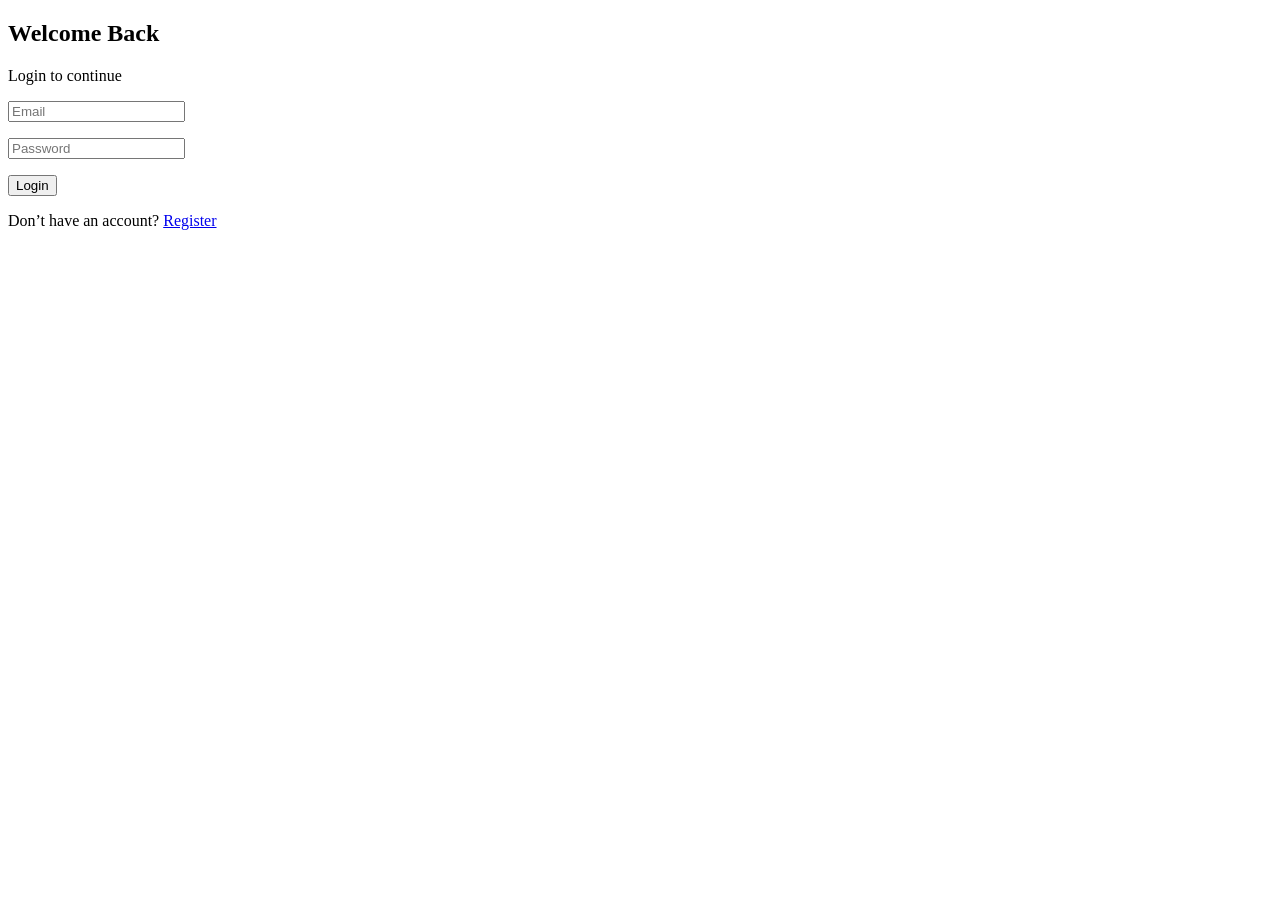
==== index.html @ 80502952 "Rename login.html to index.html" ====
<!DOCTYPE html>
<html>

<head>
    <title>Login</title>
    <link rel="stylesheet" href="../styles/auth.css">
</head>

<body>

    <div class="auth-container">

        <div class="auth-card">
            <h2>Welcome Back</h2>
            <p class="subtitle">Login to continue</p>

            <input id="email" placeholder="Email">
            <p class="error" id="emailError"></p>
            <input id="password" type="password" placeholder="Password">
            <p class="error" id="passwordError"></p>

            <p id="error"></p>

            <button onclick="login()">Login</button>

            <p class="switch">
                Don’t have an account?
                <a href="register.html">Register</a>
            </p>
        </div>

    </div>

    <script src="../scripts/data.js"></script>
    <script src="../scripts/login.js"></script>

</body>

</html>
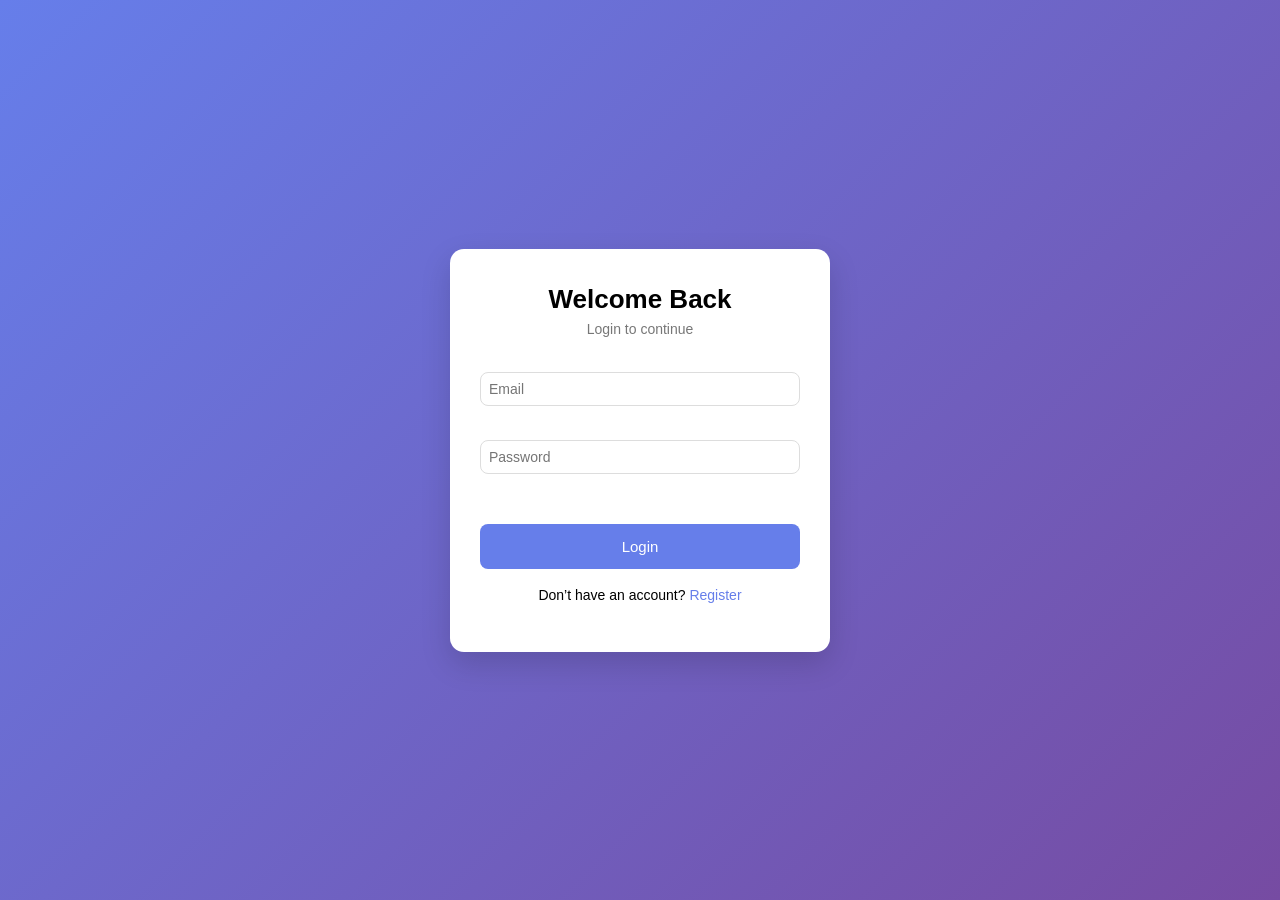
==== commit 416c5e0c: "Update index.html" ====
--- a/index.html
+++ b/index.html
@@ -3,7 +3,7 @@
 
 <head>
     <title>Login</title>
-    <link rel="stylesheet" href="../styles/auth.css">
+  <link rel="stylesheet" href="auth.css">
 </head>
 
 <body>
@@ -30,9 +30,8 @@
         </div>
 
     </div>
-
-    <script src="../scripts/data.js"></script>
-    <script src="../scripts/login.js"></script>
+<script src="data.js"></script>
+<script src="login.js"></script>
 
 </body>
 
--- a/auth.css
+++ b/auth.css
@@ -0,0 +1,125 @@
+/* RESET */
+* {
+    box-sizing: border-box;
+}
+
+body {
+    margin: 0;
+    font-family: Arial, sans-serif;
+    background: linear-gradient(135deg, #667eea, #764ba2);
+}
+
+/* CENTER LAYOUT */
+.auth-container {
+    display: flex;
+    justify-content: center;
+    align-items: center;
+    min-height: 100vh;
+    padding: 20px;
+}
+
+/* CARD */
+.auth-card {
+    background: #ffffff;
+    width: 100%;
+    max-width: 380px;
+    padding: 35px 30px;
+    border-radius: 14px;
+    box-shadow: 0 12px 30px rgba(0, 0, 0, 0.15);
+    text-align: center;
+}
+
+/* TEXT */
+h2 {
+    margin: 0;
+    font-size: 26px;
+}
+
+.subtitle {
+    font-size: 14px;
+    color: #777;
+    margin-top: 6px;
+    margin-bottom: 10px;
+}
+
+/* INPUTS */
+input {
+    width: 100%;
+    padding: 8px;
+    margin-top: 4px;
+    border: 1px solid #ddd;
+    border-radius: 8px;
+    font-size: 14px;
+    transition: 0.2s;
+}
+
+/* first input spacing */
+.auth-card input:first-of-type {
+    margin-top: 25px;
+}
+
+/* focus */
+input:focus {
+    outline: none;
+    border: 1px solid #667eea;
+    box-shadow: 0 0 0 2px rgba(102, 126, 234, 0.15);
+}
+
+/* BUTTON */
+button {
+    width: 100%;
+    padding: 14px;
+    margin-top: 20px;
+    border: none;
+    border-radius: 8px;
+    background: #667eea;
+    color: #fff;
+    font-size: 15px;
+    cursor: pointer;
+    transition: 0.2s;
+}
+
+button:hover {
+    background: #5a67d8;
+}
+
+/* ERROR */
+#error {
+    color: red;
+    font-size: 12px;
+    text-align: left;
+    margin-top: 8px;
+}
+
+/* SWITCH TEXT */
+.switch {
+    margin-top: 18px;
+    font-size: 14px;
+}
+
+.switch a {
+    color: #667eea;
+    text-decoration: none;
+    font-weight: 500;
+}
+
+.error {
+    color: red;
+    font-size: 12px;
+    text-align: left;
+    height: 14px;
+    /* prevents layout jump */
+    margin-top: 4px;
+}
+
+/* MOBILE */
+@media (max-width: 500px) {
+    .auth-card {
+        padding: 25px 20px;
+        border-radius: 12px;
+    }
+
+    h2 {
+        font-size: 22px;
+    }
+}
